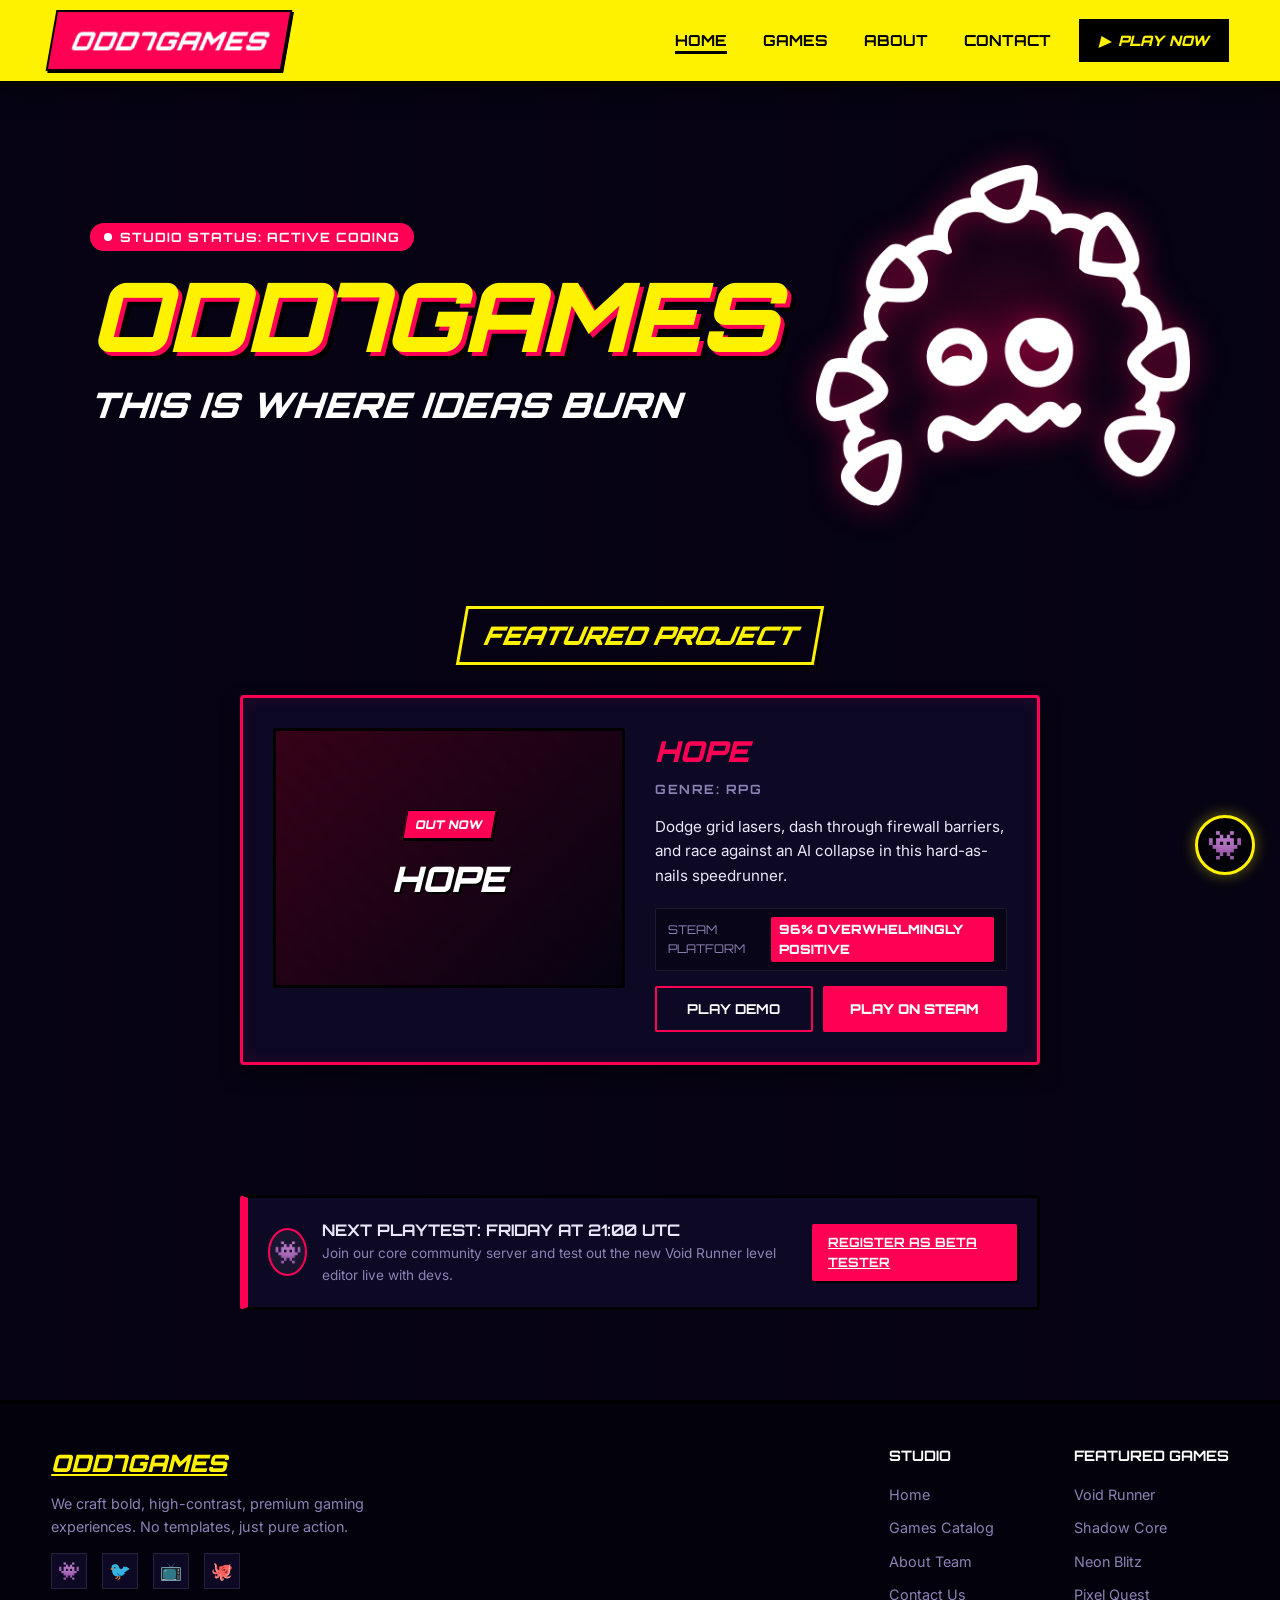
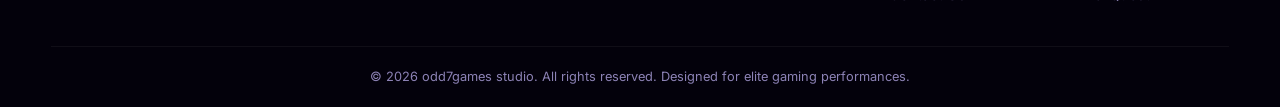
==== index.html @ 785429d0 "up" ====
<!DOCTYPE html>
<html lang="en">
<head>
  <meta charset="UTF-8">
  <meta name="viewport" content="width=device-width, initial-scale=1.0">
  <title>odd7games | Indie Game Studio</title>
  <meta name="description" content="Welcome to odd7games, a modern-retro indie game studio. We build bold, high-contrast, action-packed gaming experiences. Play our demos and meet the team.">
  <link rel="stylesheet" href="style.css">
  <link rel="icon" href="assets/logo.svg?v=2" type="image/svg+xml">
</head>
<body>

  <!-- PAGE LOADER LAYER -->
  <div class="loader-wrapper">
    <div class="loader-logo">ODD7GAMES</div>
    <div class="loader-bar-bg">
      <div class="loader-bar-fill"></div>
    </div>
  </div>

  <!-- YELLOW BRAND HEADER -->
  <header class="header-banner">
    <a href="index.html" class="logo-container" id="nav-logo">
      <div class="logo-badge">
        <span>ODD7GAMES</span>
      </div>
    </a>
    
    <button class="mobile-toggle" aria-label="Toggle Navigation">
      <span></span>
      <span></span>
      <span></span>
    </button>

    <nav>
      <ul class="nav-menu">
        <li><a href="index.html" class="nav-link active">Home</a></li>
        <li><a href="games.html" class="nav-link">Games</a></li>
        <li><a href="about.html" class="nav-link">About</a></li>
        <li><a href="contact.html" class="nav-link">Contact</a></li>
        <li><a href="games.html" class="nav-cta"><span>▶</span> PLAY NOW</a></li>
      </ul>
    </nav>
  </header>

  <!-- HERO BANNER -->
  <section class="hero">
    <div class="hero-split-layout" style="display: flex; align-items: center; justify-content: space-between; gap: 40px; max-width: 1100px; margin: 0 auto; text-align: left; width: 100%; flex-wrap: wrap;">
      
      <!-- Text contents (Left) -->
      <div style="flex: 1 1 500px; display: flex; flex-direction: column; align-items: flex-start;">
        <div class="status-badge">
          <span class="status-pulse"></span>
          <span>STUDIO STATUS: ACTIVE CODING</span>
        </div>
        <h1 class="hero-title" style="text-align: left; margin-left: 0;">ODD7GAMES</h1>
        <h2 class="hero-subtitle">THIS IS WHERE IDEAS BURN</h2>


      </div>
      
      <!-- Mascot (Right) -->
      <div class="hero-mascot-container" style="flex: 1 1 300px; display: flex; justify-content: center; align-items: center; position: relative;">
        <!-- Glowing background ring -->
        <div style="position: absolute; width: 280px; height: 280px; background: radial-gradient(circle, rgba(255, 0, 85, 0.2) 0%, transparent 70%); z-index: 1;"></div>
        <!-- Mascot image -->
        <img src="assets/g4.png" alt="odd7games mascot" class="hero-mascot-img" style="max-width: 100%; height: auto; z-index: 2; filter: drop-shadow(0 0 15px rgba(255, 0, 85, 0.5));">
      </div>
      
    </div>
  </section>

  <!-- FEATURED WORK showcase -->
  <main class="container">
    <div style="text-align: center;">
      <div class="section-label">FEATURED PROJECT</div>
    </div>
    
    <div id="featured-project-container">
      <!-- Dynamically populated from games-data.js -->
    </div>
  </main>

  <!-- DYNAMIC LIVE WIDGET -->
  <section class="container" style="padding-top: 20px; padding-bottom: 60px;">
    <div class="live-stream-container">
      <div class="live-stream-content">
        <div class="live-stream-avatar">👾</div>
        <div class="live-stream-info">
          <h5>Next Playtest: Friday at 21:00 UTC</h5>
          <p>Join our core community server and test out the new Void Runner level editor live with devs.</p>
        </div>
      </div>
      <a href="contact.html" class="btn-live">REGISTER AS BETA TESTER</a>
    </div>
  </section>

  <!-- GLOBAL FOOTER -->
  <footer class="footer">
    <div class="footer-content">
      <div class="footer-info">
        <a href="index.html" class="footer-logo">ODD7GAMES</a>
        <p style="font-size: 0.9rem; max-width: 320px;">We craft bold, high-contrast, premium gaming experiences. No templates, just pure action.</p>
        <div class="footer-socials">
          <a href="#" class="social-icon" aria-label="Discord">👾</a>
          <a href="#" class="social-icon" aria-label="Twitter">🐦</a>
          <a href="#" class="social-icon" aria-label="YouTube">📺</a>
          <a href="#" class="social-icon" aria-label="GitHub">🐙</a>
        </div>
      </div>
      <div class="footer-links">
        <div class="footer-column">
          <h4>Studio</h4>
          <ul>
            <li><a href="index.html">Home</a></li>
            <li><a href="games.html">Games Catalog</a></li>
            <li><a href="about.html">About Team</a></li>
            <li><a href="contact.html">Contact Us</a></li>
          </ul>
        </div>
        <div class="footer-column">
          <h4>Featured Games</h4>
          <ul>
            <li><a href="games.html?game=void-runner">Void Runner</a></li>
            <li><a href="games.html?game=shadow-core">Shadow Core</a></li>
            <li><a href="games.html?game=neon-blitz">Neon Blitz</a></li>
            <li><a href="games.html?game=pixel-quest">Pixel Quest</a></li>
          </ul>
        </div>
      </div>
    </div>
    <div class="footer-bottom">
      <p>&copy; 2026 odd7games studio. All rights reserved. Designed for elite gaming performances.</p>
    </div>
  </footer>

  <script src="games-data.js"></script>
  <script src="main.js"></script>
</body>
</html>
---- style.css ----
@import url('https://fonts.googleapis.com/css2?family=Inter:wght@300;400;500;600;700&family=Orbitron:wght@500;700;900&display=swap');

/* --- DESIGN SYSTEM TOKENS --- */
:root {
  /* Colors */
  --color-bg: #060313;
  --color-bg-card: #0d0824;
  --color-primary: #fff200; /* Neon Yellow */
  --color-primary-dark: #ccbf00;
  --color-secondary: #ff0055; /* Neon Pink/Red */
  --color-text: #eae6fa;
  --color-text-muted: #8c82b5;
  
  /* Neon Accents */
  --color-neon-yellow: #fff200;
  --color-neon-pink: #ff0055;
  --color-neon-green: #00ff99;
  --color-neon-purple: #a800ff;
  --color-neon-cyan: #00e5ff;
  
  /* Fonts */
  --font-display: 'Orbitron', sans-serif;
  --font-body: 'Inter', sans-serif;
  
  /* Transitions */
  --transition-fast: 0.15s ease;
  --transition-normal: 0.3s ease;
}

/* --- RESET & BASE STYLES --- */
* {
  box-sizing: border-box;
  margin: 0;
  padding: 0;
}

html {
  scroll-behavior: smooth;
  background-color: var(--color-bg);
}

body {
  background-color: var(--color-bg);
  background-image: 
    linear-gradient(rgba(6, 3, 19, 0.95), rgba(6, 3, 19, 0.95)),
    repeating-linear-gradient(90deg, transparent, transparent 60px, rgba(255, 255, 255, 0.015) 60px, rgba(255, 255, 255, 0.015) 120px);
  color: var(--color-text);
  font-family: var(--font-body);
  line-height: 1.6;
  min-height: 100vh;
  overflow-x: hidden;
}

/* Custom Scrollbar */
::-webkit-scrollbar {
  width: 12px;
}
::-webkit-scrollbar-track {
  background: var(--color-bg);
  border-left: 2px solid rgba(255, 255, 255, 0.05);
}
::-webkit-scrollbar-thumb {
  background: #19123c;
  border: 3px solid var(--color-bg);
  border-radius: 6px;
}
::-webkit-scrollbar-thumb:hover {
  background: var(--color-primary);
}

/* --- GLOBAL HEADER (YELLOW BANNER) --- */
.header-banner {
  background-color: var(--color-primary);
  color: #000;
  padding: 10px 4%;
  display: flex;
  justify-content: space-between;
  align-items: center;
  border-bottom: 4px solid #000;
  position: sticky;
  top: 0;
  z-index: 100;
  box-shadow: 0 4px 20px rgba(0, 0, 0, 0.5);
}

.logo-container {
  display: flex;
  align-items: center;
  text-decoration: none;
}

.logo-badge {
  background-color: var(--color-secondary);
  color: #fff;
  padding: 8px 18px;
  font-family: var(--font-display);
  font-weight: 900;
  font-style: italic;
  font-size: 1.6rem;
  letter-spacing: 1px;
  border: 2px solid #000;
  transform: skewX(-10deg);
  display: flex;
  align-items: center;
  gap: 12px;
  box-shadow: 2px 2px 0px #000;
  transition: var(--transition-fast);
}

.logo-badge img {
  height: 36px;
  width: 36px;
  border-radius: 4px;
  border: 1px solid #000;
}

.logo-container:hover .logo-badge {
  transform: skewX(-10deg) scale(1.03);
  background-color: #ff1a6c;
}

/* Navigation Links */
.nav-menu {
  display: flex;
  gap: 20px;
  list-style: none;
  align-items: center;
}

.nav-link {
  color: #000;
  text-decoration: none;
  font-family: var(--font-display);
  font-weight: 700;
  font-size: 0.95rem;
  text-transform: uppercase;
  padding: 4px 8px;
  position: relative;
  transition: var(--transition-fast);
}

.nav-link::after {
  content: '';
  position: absolute;
  bottom: 0;
  left: 8px;
  right: 8px;
  height: 3px;
  background-color: #000;
  transform: scaleX(0);
  transition: transform var(--transition-fast);
}

.nav-link:hover::after,
.nav-link.active::after {
  transform: scaleX(1);
}

.nav-cta {
  background-color: #000;
  color: var(--color-primary);
  border: 2px solid #000;
  font-family: var(--font-display);
  font-weight: 900;
  font-style: italic;
  text-transform: uppercase;
  font-size: 0.9rem;
  padding: 8px 18px;
  cursor: pointer;
  display: flex;
  align-items: center;
  gap: 8px;
  transition: var(--transition-fast);
  text-decoration: none;
}

.nav-cta:hover {
  background-color: #1a1a1a;
  color: #fff;
  transform: translate(-2px, -2px);
  box-shadow: 4px 4px 0px rgba(0, 0, 0, 0.15);
}

/* Mobile Menu Toggle */
.mobile-toggle {
  display: none;
  background: none;
  border: none;
  cursor: pointer;
  padding: 5px;
}

.mobile-toggle span {
  display: block;
  width: 25px;
  height: 3px;
  background-color: #000;
  margin: 5px 0;
  transition: var(--transition-normal);
}

/* --- HERO SECTION --- */
.hero {
  padding: 80px 4% 60px 4%;
  text-align: center;
  position: relative;
  display: flex;
  flex-direction: column;
  align-items: center;
}

.status-badge {
  background-color: var(--color-secondary);
  color: #fff;
  font-family: var(--font-display);
  font-weight: 700;
  font-size: 0.8rem;
  text-transform: uppercase;
  padding: 4px 14px;
  border-radius: 20px;
  display: inline-flex;
  align-items: center;
  gap: 8px;
  margin-bottom: 24px;
  letter-spacing: 1px;
}

.status-pulse {
  width: 8px;
  height: 8px;
  background-color: #fff;
  border-radius: 50px;
  animation: pulse 1.5s infinite;
}

@keyframes pulse {
  0% { transform: scale(0.9); opacity: 1; }
  50% { transform: scale(1.3); opacity: 0.4; }
  100% { transform: scale(0.9); opacity: 1; }
}

.hero-title {
  font-family: var(--font-display);
  font-size: 6rem;
  font-weight: 900;
  font-style: italic;
  text-transform: uppercase;
  line-height: 0.85;
  color: var(--color-primary);
  text-shadow: 4px 4px 0px var(--color-secondary), 8px 8px 0px #000;
  margin-bottom: 20px;
  letter-spacing: -2px;
  animation: titleslide 1s ease-out;
}

@keyframes titleslide {
  from { transform: translateY(30px); opacity: 0; }
  to { transform: translateY(0); opacity: 1; }
}

.hero-subtitle {
  font-family: var(--font-display);
  font-size: 2.2rem;
  font-weight: 900;
  font-style: italic;
  text-transform: uppercase;
  color: #fff;
  letter-spacing: 1px;
  margin-bottom: 15px;
  transform: skewX(-5deg);
}

.hero-desc {
  max-width: 600px;
  color: var(--color-text-muted);
  font-size: 1.1rem;
  margin-bottom: 40px;
}

/* --- SECTION LABELS --- */
.section-label {
  display: inline-block;
  background-color: transparent;
  color: var(--color-primary);
  font-family: var(--font-display);
  font-weight: 900;
  font-style: italic;
  font-size: 1.6rem;
  text-transform: uppercase;
  border: 3px solid var(--color-primary);
  padding: 6px 20px;
  margin: 40px auto 30px auto;
  box-shadow: 4px 4px 0px #000;
  transform: skewX(-10deg);
}

/* --- GRID LAYOUTS --- */
.container {
  max-width: 1200px;
  margin: 0 auto;
  padding: 0 4% 80px 4%;
}

.grid-cards {
  display: grid;
  grid-template-columns: repeat(auto-fit, minmax(280px, 1fr));
  gap: 30px;
  margin-top: 20px;
}

/* --- THE FIGHTER CARDS (Inspired by Debate Forge) --- */
.fighter-card {
  background-color: var(--color-bg-card);
  border: 3px solid var(--accent-color, var(--color-neon-yellow));
  padding: 24px;
  position: relative;
  display: flex;
  flex-direction: column;
  justify-content: space-between;
  border-radius: 4px;
  box-shadow: 
    0px 10px 20px rgba(0, 0, 0, 0.4),
    inset 0 0 15px rgba(var(--accent-color-rgb, 255, 242, 0), 0.1);
  transition: transform var(--transition-normal), box-shadow var(--transition-normal);
}

.fighter-card::before {
  content: '';
  position: absolute;
  top: -3px;
  right: -3px;
  bottom: -3px;
  left: -3px;
  border: 3px solid var(--accent-color, var(--color-neon-yellow));
  border-radius: 4px;
  opacity: 0;
  transition: opacity var(--transition-normal);
  pointer-events: none;
}

.fighter-card:hover {
  transform: translateY(-8px);
  box-shadow: 
    0px 15px 30px rgba(0, 0, 0, 0.6),
    0px 0px 20px var(--accent-color, var(--color-neon-yellow));
}

/* Card Header */
.card-header {
  display: flex;
  align-items: center;
  gap: 15px;
  margin-bottom: 15px;
}

.card-icon {
  width: 50px;
  height: 50px;
  background-color: rgba(255, 255, 255, 0.05);
  border: 2px solid var(--accent-color, var(--color-neon-yellow));
  border-radius: 4px;
  display: flex;
  align-items: center;
  justify-content: center;
  font-size: 1.6rem;
  color: var(--accent-color, var(--color-neon-yellow));
}

.card-title-group {
  display: flex;
  flex-direction: column;
}

.card-title {
  font-family: var(--font-display);
  font-weight: 900;
  font-style: italic;
  font-size: 1.15rem;
  text-transform: uppercase;
  color: var(--accent-color, var(--color-neon-yellow));
}

.card-subtitle {
  font-family: var(--font-display);
  font-size: 0.75rem;
  text-transform: uppercase;
  color: var(--color-text-muted);
  letter-spacing: 1px;
}

/* Card Body */
.card-body {
  color: var(--color-text);
  font-size: 0.95rem;
  margin-bottom: 20px;
  flex-grow: 1;
}

/* Card Stats */
.card-stats {
  background-color: rgba(0, 0, 0, 0.3);
  border: 1px solid rgba(255, 255, 255, 0.08);
  padding: 8px 12px;
  display: flex;
  justify-content: space-between;
  align-items: center;
  margin-bottom: 15px;
  border-radius: 2px;
}

.stat-label {
  font-family: var(--font-display);
  font-size: 0.75rem;
  color: var(--color-text-muted);
  text-transform: uppercase;
}

.stat-val {
  background-color: var(--accent-color, var(--color-neon-yellow));
  color: #000;
  font-family: var(--font-display);
  font-weight: 900;
  font-size: 0.8rem;
  padding: 2px 8px;
  border-radius: 2px;
  box-shadow: 1px 1px 0px #000;
}

/* Card Quote/Highlight */
.card-quote {
  font-style: italic;
  font-size: 0.85rem;
  color: var(--color-text-muted);
  border-left: 2px solid var(--accent-color, var(--color-neon-yellow));
  padding-left: 10px;
  margin-top: 10px;
}

/* Card Action */
.card-action {
  margin-top: 15px;
}

.btn-card {
  width: 100%;
  background-color: transparent;
  color: var(--color-text);
  border: 2px solid var(--accent-color, var(--color-neon-yellow));
  padding: 10px;
  font-family: var(--font-display);
  font-weight: 700;
  text-transform: uppercase;
  font-size: 0.85rem;
  cursor: pointer;
  transition: var(--transition-fast);
  border-radius: 2px;
}

.btn-card:hover {
  background-color: var(--accent-color, var(--color-neon-yellow));
  color: #000;
  font-weight: 900;
  box-shadow: 0 0 10px var(--accent-color, var(--color-neon-yellow));
}

/* --- COLOR CLASS ASSIGNMENTS --- */
.accent-yellow {
  --accent-color: var(--color-neon-yellow);
  --accent-color-rgb: 255, 242, 0;
}
.accent-red {
  --accent-color: var(--color-neon-pink);
  --accent-color-rgb: 255, 0, 85;
}
.accent-green {
  --accent-color: var(--color-neon-green);
  --accent-color-rgb: 0, 255, 153;
}
.accent-purple {
  --accent-color: var(--color-neon-purple);
  --accent-color-rgb: 168, 0, 255;
}
.accent-cyan {
  --accent-color: var(--color-neon-cyan);
  --accent-color-rgb: 0, 229, 255;
}

/* --- FOOTER --- */
.footer {
  background-color: #03010b;
  border-top: 4px solid #000;
  padding: 40px 4% 20px 4%;
  color: var(--color-text-muted);
}

.footer-content {
  max-width: 1200px;
  margin: 0 auto;
  display: flex;
  justify-content: space-between;
  flex-wrap: wrap;
  gap: 30px;
  margin-bottom: 30px;
}

.footer-info {
  flex: 1 1 300px;
}

.footer-logo {
  font-family: var(--font-display);
  font-weight: 900;
  font-style: italic;
  color: var(--color-primary);
  font-size: 1.5rem;
  text-transform: uppercase;
  margin-bottom: 10px;
  display: inline-block;
}

.footer-socials {
  display: flex;
  gap: 15px;
  margin-top: 15px;
}

.social-icon {
  width: 36px;
  height: 36px;
  background-color: var(--color-bg-card);
  border: 1px solid rgba(255, 255, 255, 0.1);
  display: flex;
  align-items: center;
  justify-content: center;
  color: #fff;
  text-decoration: none;
  font-size: 1.1rem;
  transition: var(--transition-fast);
}

.social-icon:hover {
  background-color: var(--color-primary);
  color: #000;
  border-color: var(--color-primary);
  transform: translateY(-3px);
}

.footer-links {
  display: flex;
  gap: 80px;
}

.footer-column h4 {
  font-family: var(--font-display);
  color: #fff;
  text-transform: uppercase;
  margin-bottom: 15px;
  font-size: 0.9rem;
}

.footer-column ul {
  list-style: none;
}

.footer-column li {
  margin-bottom: 8px;
}

.footer-column a {
  color: var(--color-text-muted);
  text-decoration: none;
  font-size: 0.9rem;
  transition: var(--transition-fast);
}

.footer-column a:hover {
  color: var(--color-primary);
  padding-left: 4px;
}

.footer-bottom {
  max-width: 1200px;
  margin: 0 auto;
  border-top: 1px solid rgba(255, 255, 255, 0.05);
  padding-top: 20px;
  text-align: center;
  font-size: 0.8rem;
}

/* --- DYNAMIC UTILITIES --- */

/* Live Stream Widget */
.live-stream-container {
  background-color: var(--color-bg-card);
  border: 3px solid #000;
  border-left: 8px solid var(--color-neon-pink);
  padding: 20px;
  max-width: 800px;
  margin: 30px auto;
  display: flex;
  align-items: center;
  justify-content: space-between;
  gap: 20px;
  position: relative;
  border-radius: 4px;
}

.live-stream-content {
  display: flex;
  align-items: center;
  gap: 15px;
}

.live-stream-avatar {
  width: 48px;
  height: 48px;
  border-radius: 50%;
  border: 2px solid var(--color-neon-pink);
  background-color: rgba(255, 255, 255, 0.05);
  display: flex;
  align-items: center;
  justify-content: center;
  font-size: 1.4rem;
}

.live-stream-info h5 {
  font-family: var(--font-display);
  font-weight: 700;
  text-transform: uppercase;
  font-size: 1rem;
}

.live-stream-info p {
  font-size: 0.85rem;
  color: var(--color-text-muted);
}

.btn-live {
  background-color: var(--color-neon-pink);
  color: #fff;
  border: none;
  font-family: var(--font-display);
  font-weight: 700;
  text-transform: uppercase;
  font-size: 0.8rem;
  padding: 8px 16px;
  cursor: pointer;
  border-radius: 2px;
  transition: var(--transition-fast);
  box-shadow: 2px 2px 0px #000;
}

.btn-live:hover {
  background-color: #ff3377;
  transform: translate(-1px, -1px);
  box-shadow: 3px 3px 0px #000;
}

/* Page Loader */
.loader-wrapper {
  position: fixed;
  top: 0;
  left: 0;
  width: 100vw;
  height: 100vh;
  background-color: var(--color-bg);
  z-index: 1000;
  display: flex;
  justify-content: center;
  align-items: center;
  flex-direction: column;
  transition: opacity 0.5s ease, visibility 0.5s ease;
}

.loader-logo {
  font-family: var(--font-display);
  font-size: 4rem;
  font-weight: 900;
  font-style: italic;
  color: var(--color-primary);
  text-shadow: 4px 4px 0 var(--color-secondary);
  letter-spacing: -2px;
  animation: glitch 1s infinite alternate;
}

.loader-bar-bg {
  width: 250px;
  height: 6px;
  background-color: rgba(255, 255, 255, 0.05);
  border: 1px solid rgba(255, 255, 255, 0.1);
  margin-top: 20px;
  border-radius: 3px;
  overflow: hidden;
  position: relative;
}

.loader-bar-fill {
  height: 100%;
  width: 0%;
  background-color: var(--color-primary);
  box-shadow: 0 0 10px var(--color-primary);
  animation: load 1.2s cubic-bezier(0.1, 0.8, 0.3, 1) forwards;
}

@keyframes load {
  0% { width: 0%; }
  100% { width: 100%; }
}

@keyframes glitch {
  0% { transform: translate(0); text-shadow: 3px 3px 0 var(--color-secondary); }
  20% { transform: translate(-2px, 2px); text-shadow: -3px -3px 0 var(--color-neon-cyan); }
  40% { transform: translate(1px, -1px); text-shadow: 3px -3px 0 var(--color-neon-green); }
  60% { transform: translate(-1px, 1px); text-shadow: -3px 3px 0 var(--color-neon-purple); }
  80% { transform: translate(2px, -2px); text-shadow: 3px 3px 0 var(--color-secondary); }
  100% { transform: translate(0); text-shadow: -3px -3px 0 var(--color-neon-cyan); }
}

/* --- RESPONSIBILITY BREAKPOINTS --- */
@media (max-width: 900px) {
  .hero-title {
    font-size: 4rem;
    text-shadow: 3px 3px 0px var(--color-secondary), 5px 5px 0px #000;
  }
  
  .hero-subtitle {
    font-size: 1.6rem;
  }
  
  .footer-content {
    flex-direction: column;
    gap: 40px;
  }
  
  .footer-links {
    flex-direction: column;
    gap: 30px;
  }
}

@media (max-width: 768px) {
  .header-banner {
    padding: 10px 20px;
  }
  
  .mobile-toggle {
    display: block;
  }
  
  .nav-menu {
    position: fixed;
    top: 59px;
    left: 0;
    width: 100%;
    height: calc(100vh - 59px);
    background-color: var(--color-primary);
    flex-direction: column;
    padding: 40px 20px;
    gap: 30px;
    transform: translateY(-120%);
    transition: transform var(--transition-normal) cubic-bezier(0.77, 0.2, 0.05, 1.0);
    border-bottom: 4px solid #000;
    box-shadow: 0 10px 20px rgba(0, 0, 0, 0.4);
  }
  
  .nav-menu.open {
    transform: translateY(0);
  }
  
  .nav-link {
    font-size: 1.4rem;
  }
  
  .nav-cta {
    background-color: #000;
    color: var(--color-primary);
    width: 100%;
    justify-content: center;
    font-size: 1.1rem;
    padding: 12px;
  }
  
  .mobile-toggle.open span:nth-child(1) {
    transform: rotate(45deg) translate(5px, 5px);
  }
  
  .mobile-toggle.open span:nth-child(2) {
    opacity: 0;
  }
  
  .mobile-toggle.open span:nth-child(3) {
    transform: rotate(-45deg) translate(6px, -6px);
  }
  
  .live-stream-container {
    flex-direction: column;
    align-items: stretch;
    text-align: center;
  }
  
  .live-stream-content {
    flex-direction: column;
  }
}

@media (max-width: 480px) {
  .hero-title {
    font-size: 3rem;
  }
}

/* --- MASCOT STYLING --- */
@keyframes bounce {
  0%, 100% { transform: translateY(0); }
  50% { transform: translateY(-12px); }
}

.hero-mascot-img {
  animation: bounce 3s infinite ease-in-out;
}

/* --- CYBERPUNK IMAGE GALLERY LIGHTBOX --- */
.gallery-modal {
  position: fixed;
  inset: 0;
  background-color: rgba(2, 1, 8, 0.9);
  backdrop-filter: blur(10px);
  -webkit-backdrop-filter: blur(10px);
  z-index: 2000;
  display: flex;
  justify-content: center;
  align-items: center;
  opacity: 0;
  visibility: hidden;
  transition: opacity 0.3s ease, visibility 0.3s ease;
}

.gallery-modal.open {
  opacity: 1;
  visibility: visible;
}

.gallery-modal-content {
  background-color: #03010b;
  border: 3px solid #000;
  border-top: 30px solid var(--accent-color, var(--color-neon-yellow));
  box-shadow: 0 0 35px rgba(var(--accent-color-rgb, 255, 242, 0), 0.25);
  border-radius: 4px;
  width: 90%;
  max-width: 800px;
  position: relative;
  display: flex;
  flex-direction: column;
  overflow: hidden;
  animation: modalSlideIn 0.3s cubic-bezier(0.16, 1, 0.3, 1);
}

@keyframes modalSlideIn {
  from {
    transform: translateY(25px) scale(0.96);
    opacity: 0;
  }
  to {
    transform: translateY(0) scale(1);
    opacity: 1;
  }
}

.gallery-modal-header {
  position: absolute;
  top: -24px;
  left: 15px;
  right: 15px;
  display: flex;
  justify-content: space-between;
  align-items: center;
  pointer-events: none;
}

.gallery-modal-title {
  font-family: var(--font-display);
  font-size: 0.75rem;
  color: #000;
  text-transform: uppercase;
  font-weight: 900;
  letter-spacing: 1px;
}

.gallery-modal-close-btn {
  position: absolute;
  top: 15px;
  right: 15px;
  background-color: #000;
  border: 2px solid var(--accent-color, var(--color-neon-yellow));
  color: var(--accent-color, var(--color-neon-yellow));
  font-size: 1.1rem;
  width: 32px;
  height: 32px;
  display: flex;
  justify-content: center;
  align-items: center;
  cursor: pointer;
  border-radius: 2px;
  font-weight: bold;
  z-index: 10;
  transition: var(--transition-fast);
}

.gallery-modal-close-btn:hover {
  background-color: var(--accent-color, var(--color-neon-yellow));
  color: #000;
  box-shadow: 0 0 10px var(--accent-color, var(--color-neon-yellow));
}

.gallery-slideshow-container {
  position: relative;
  width: 100%;
  height: 420px;
  background-color: #020108;
  display: flex;
  justify-content: center;
  align-items: center;
  overflow: hidden;
}

.gallery-slide-img {
  max-width: 90%;
  max-height: 90%;
  object-fit: contain;
  opacity: 0;
  transition: opacity 0.3s ease;
  position: absolute;
  border: 2px solid #000;
  border-radius: 2px;
}

.gallery-slide-img.active {
  opacity: 1;
}

.gallery-nav-btn {
  position: absolute;
  top: 50%;
  transform: translateY(-50%);
  background-color: rgba(0, 0, 0, 0.85);
  border: 2px solid var(--accent-color, var(--color-neon-yellow));
  color: var(--accent-color, var(--color-neon-yellow));
  font-size: 1.3rem;
  width: 44px;
  height: 44px;
  display: flex;
  justify-content: center;
  align-items: center;
  cursor: pointer;
  border-radius: 2px;
  z-index: 5;
  transition: var(--transition-fast);
}

.gallery-nav-btn:hover {
  background-color: var(--accent-color, var(--color-neon-yellow));
  color: #000;
  box-shadow: 0 0 10px var(--accent-color, var(--color-neon-yellow));
}

.gallery-nav-btn.prev {
  left: 20px;
}

.gallery-nav-btn.next {
  right: 20px;
}

.gallery-modal-footer {
  padding: 15px 25px;
  background-color: #03010b;
  border-top: 3px solid #000;
  display: flex;
  justify-content: space-between;
  align-items: center;
  font-family: var(--font-body);
}

.gallery-caption {
  color: #fff;
  font-size: 0.9rem;
  font-weight: 700;
}

.gallery-counter {
  color: var(--color-text-muted);
  font-size: 0.8rem;
  font-family: 'Courier New', Courier, monospace;
}

/* --- FOOTER DEEP LINK HIGHLIGHTING --- */
@keyframes highlightFlash {
  0% {
    box-shadow: 0 0 0 rgba(255, 242, 0, 0);
    border-color: #000;
  }
  20% {
    box-shadow: 0 0 35px var(--accent-color);
    border-color: var(--accent-color);
    transform: scale(1.02);
  }
  100% {
    box-shadow: 0 0 0 rgba(255, 242, 0, 0);
    border-color: #000;
    transform: scale(1);
  }
}

.card-highlight-flash {
  animation: highlightFlash 2s cubic-bezier(0.16, 1, 0.3, 1);
  z-index: 100;
}

/* --- FLOATING ARCADE CLICKER LAUNCHER --- */
.floating-arcade-btn {
  position: fixed;
  bottom: 25px;
  right: 25px;
  width: 60px;
  height: 60px;
  background-color: #020108;
  border: 3px solid var(--color-neon-yellow);
  color: var(--color-neon-yellow);
  font-size: 1.8rem;
  display: flex;
  justify-content: center;
  align-items: center;
  cursor: pointer;
  border-radius: 50%;
  box-shadow: 0 0 15px rgba(255, 242, 0, 0.4);
  z-index: 1000;
  transition: all 0.3s cubic-bezier(0.175, 0.885, 0.32, 1.275);
  animation: arcadePulse 2s infinite ease-in-out;
  user-select: none;
  -webkit-user-select: none;
}

@keyframes arcadePulse {
  0%, 100% {
    box-shadow: 0 0 15px rgba(255, 242, 0, 0.4);
    transform: scale(1);
  }
  50% {
    box-shadow: 0 0 25px rgba(255, 242, 0, 0.8);
    transform: scale(1.08) rotate(10deg);
  }
}

.floating-arcade-btn:hover {
  background-color: var(--color-neon-yellow);
  color: #000;
  box-shadow: 0 0 30px var(--color-neon-yellow);
  transform: scale(1.15) rotate(-10deg);
}

/* --- RETRO ARCADE CABINET MODAL --- */
.arcade-modal {
  position: fixed;
  inset: 0;
  background-color: rgba(2, 1, 8, 0.9);
  backdrop-filter: blur(10px);
  -webkit-backdrop-filter: blur(10px);
  z-index: 3000;
  display: flex;
  justify-content: center;
  align-items: center;
  opacity: 0;
  visibility: hidden;
  transition: opacity 0.3s ease, visibility 0.3s ease;
}

.arcade-modal.open {
  opacity: 1;
  visibility: visible;
}

.arcade-modal-content {
  background-color: #03010b;
  border: 4px solid #000;
  border-top: 35px solid var(--color-neon-yellow);
  box-shadow: 0 0 45px rgba(255, 242, 0, 0.3);
  border-radius: 4px;
  width: 95%;
  max-width: 680px;
  position: relative;
  display: flex;
  flex-direction: column;
  padding: 20px;
  overflow: hidden;
  animation: modalSlideIn 0.3s cubic-bezier(0.16, 1, 0.3, 1);
}

.arcade-screen {
  background-color: #020108;
  border: 3px solid #000;
  border-radius: 4px;
  width: 100%;
  height: 400px;
  position: relative;
  display: flex;
  justify-content: center;
  align-items: center;
  overflow: hidden;
}

.arcade-canvas {
  width: 100%;
  height: 100%;
  background-color: #020108;
  display: block;
}

.arcade-btn-back {
  background-color: #000;
  border: 2px solid var(--color-neon-pink);
  color: var(--color-neon-pink);
  font-family: var(--font-display);
  font-weight: 700;
  padding: 6px 14px;
  font-size: 0.8rem;
  cursor: pointer;
  border-radius: 2px;
  transition: var(--transition-fast);
  text-transform: uppercase;
}

.arcade-btn-back:hover {
  background-color: var(--color-neon-pink);
  color: #000;
  box-shadow: 0 0 10px var(--color-neon-pink);
}

/* Menu Layout */
.arcade-menu-list {
  display: flex;
  flex-direction: column;
  gap: 15px;
  width: 80%;
  max-width: 400px;
}

.arcade-menu-item {
  background-color: #03010b;
  border: 3px solid #000;
  border-left: 8px solid var(--accent-color, var(--color-neon-yellow));
  border-radius: 2px;
  padding: 15px 20px;
  display: flex;
  justify-content: space-between;
  align-items: center;
  cursor: pointer;
  transition: all 0.3s cubic-bezier(0.165, 0.84, 0.44, 1);
  text-decoration: none;
}

.arcade-menu-item:hover {
  transform: scale(1.04) translateX(5px);
  box-shadow: 0 0 15px rgba(var(--accent-color-rgb), 0.25);
  border-color: var(--accent-color);
}

.arcade-menu-item-info {
  display: flex;
  flex-direction: column;
  align-items: flex-start;
}

.arcade-menu-item-title {
  font-family: var(--font-display);
  font-weight: 900;
  font-size: 1.1rem;
  color: #fff;
  letter-spacing: 1px;
}

.arcade-menu-item-desc {
  font-size: 0.75rem;
  color: var(--color-text-muted);
  margin-top: 4px;
}

.arcade-menu-score {
  font-family: 'Courier New', Courier, monospace;
  font-size: 0.8rem;
  color: var(--accent-color);
  font-weight: bold;
}

/* Tic-Tac-Toe Styling */
.ttt-grid {
  display: grid;
  grid-template-columns: repeat(3, 1fr);
  grid-template-rows: repeat(3, 1fr);
  gap: 8px;
  width: 260px;
  height: 260px;
  background-color: #000;
}

.ttt-cell {
  background-color: #020108;
  border: 2px solid #110d29;
  display: flex;
  justify-content: center;
  align-items: center;
  font-family: var(--font-display);
  font-size: 2.8rem;
  font-weight: 900;
  cursor: pointer;
  user-select: none;
  transition: var(--transition-fast);
}

.ttt-cell:hover {
  background-color: #0c0926;
  border-color: var(--color-neon-yellow);
}

.ttt-cell.x {
  color: var(--color-neon-pink);
  text-shadow: 0 0 10px rgba(255, 0, 85, 0.6);
}

.ttt-cell.o {
  color: var(--color-neon-cyan);
  text-shadow: 0 0 10px rgba(0, 229, 255, 0.6);
}

.arcade-overlay {
  position: absolute;
  inset: 0;
  background-color: rgba(2, 1, 8, 0.85);
  display: flex;
  flex-direction: column;
  justify-content: center;
  align-items: center;
  gap: 15px;
  z-index: 10;
}

.arcade-overlay-title {
  font-family: var(--font-display);
  font-size: 2rem;
  font-weight: 900;
  color: var(--color-neon-pink);
  text-shadow: 0 0 15px rgba(255, 0, 85, 0.5);
  letter-spacing: 2px;
}

.arcade-btn-action {
  background-color: var(--color-neon-yellow);
  color: #000;
  border: 2px solid #000;
  font-family: var(--font-display);
  font-weight: 900;
  padding: 10px 20px;
  font-size: 0.9rem;
  cursor: pointer;
  border-radius: 2px;
  box-shadow: 0 0 10px rgba(255, 242, 0, 0.4);
  transition: var(--transition-fast);
  text-transform: uppercase;
}

.arcade-btn-action:hover {
  transform: scale(1.05);
  box-shadow: 0 0 20px var(--color-neon-yellow);
}
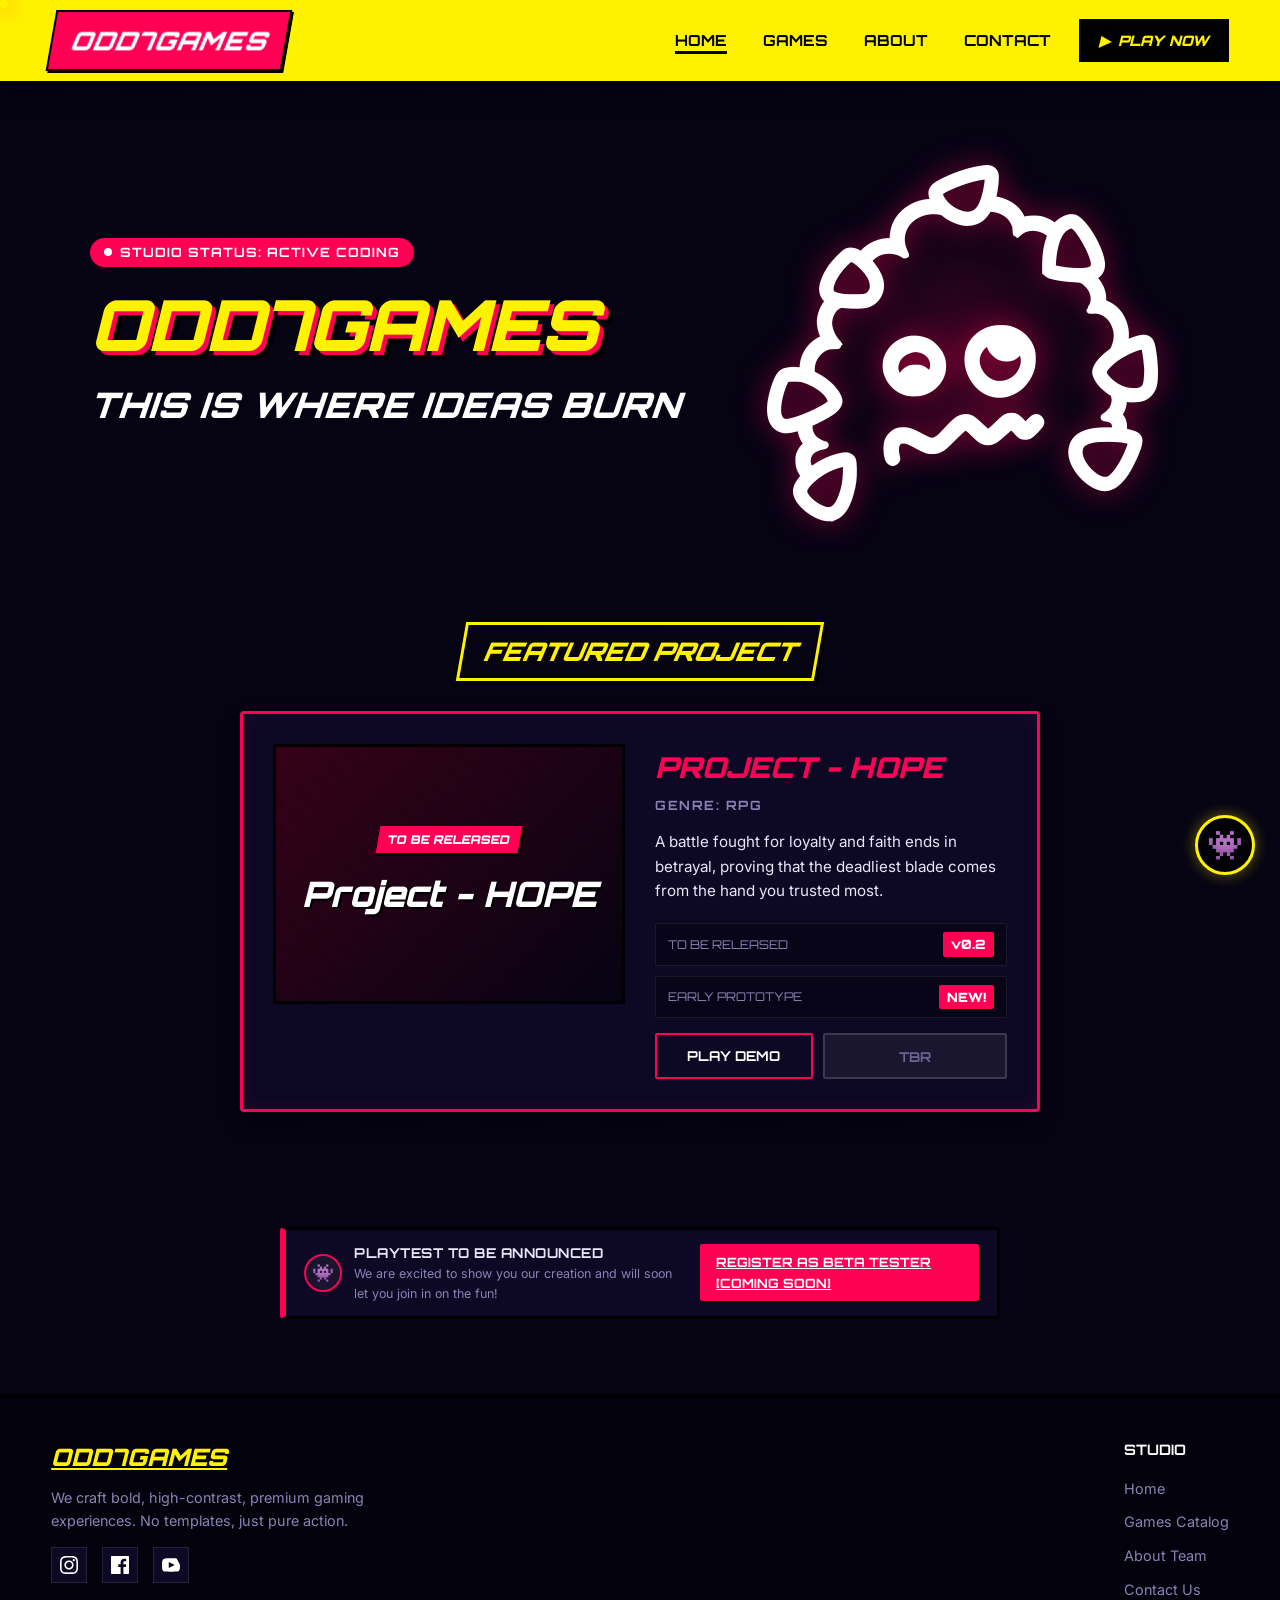
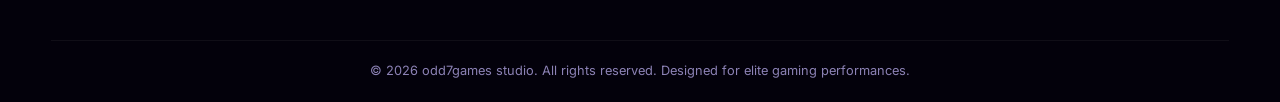
==== commit f0296923: "feat: small enhancements" ====
--- a/index.html
+++ b/index.html
@@ -1,13 +1,16 @@
 <!DOCTYPE html>
 <html lang="en">
+
 <head>
   <meta charset="UTF-8">
   <meta name="viewport" content="width=device-width, initial-scale=1.0">
   <title>odd7games | Indie Game Studio</title>
-  <meta name="description" content="Welcome to odd7games, a modern-retro indie game studio. We build bold, high-contrast, action-packed gaming experiences. Play our demos and meet the team.">
+  <meta name="description"
+    content="Welcome to odd7games, a modern-retro indie game studio. We build bold, high-contrast, action-packed gaming experiences. Play our demos and meet the team.">
   <link rel="stylesheet" href="style.css">
   <link rel="icon" href="assets/logo.svg?v=2" type="image/svg+xml">
 </head>
+
 <body>
 
   <!-- PAGE LOADER LAYER -->
@@ -25,7 +28,7 @@
         <span>ODD7GAMES</span>
       </div>
     </a>
-    
+
     <button class="mobile-toggle" aria-label="Toggle Navigation">
       <span></span>
       <span></span>
@@ -45,28 +48,33 @@
 
   <!-- HERO BANNER -->
   <section class="hero">
-    <div class="hero-split-layout" style="display: flex; align-items: center; justify-content: space-between; gap: 40px; max-width: 1100px; margin: 0 auto; text-align: left; width: 100%; flex-wrap: wrap;">
-      
+    <div class="hero-split-layout"
+      style="display: flex; align-items: center; justify-content: space-between; gap: 40px; max-width: 1100px; margin: 0 auto; text-align: left; width: 100%; flex-wrap: wrap;">
+
       <!-- Text contents (Left) -->
-      <div style="flex: 1 1 500px; display: flex; flex-direction: column; align-items: flex-start;">
+      <div style="flex: 1 1 450px; max-width: 100%; display: flex; flex-direction: column; align-items: flex-start;">
         <div class="status-badge">
           <span class="status-pulse"></span>
           <span>STUDIO STATUS: ACTIVE CODING</span>
         </div>
-        <h1 class="hero-title" style="text-align: left; margin-left: 0;">ODD7GAMES</h1>
+        <h1 class="hero-title">ODD7GAMES</h1>
         <h2 class="hero-subtitle">THIS IS WHERE IDEAS BURN</h2>
 
 
       </div>
-      
+
       <!-- Mascot (Right) -->
-      <div class="hero-mascot-container" style="flex: 1 1 300px; display: flex; justify-content: center; align-items: center; position: relative;">
+      <div class="hero-mascot-container"
+        style="flex: 1 1 300px; display: flex; justify-content: center; align-items: center; position: relative;">
         <!-- Glowing background ring -->
-        <div style="position: absolute; width: 280px; height: 280px; background: radial-gradient(circle, rgba(255, 0, 85, 0.2) 0%, transparent 70%); z-index: 1;"></div>
+        <div
+          style="position: absolute; width: 280px; height: 280px; background: radial-gradient(circle, rgba(255, 0, 85, 0.2) 0%, transparent 70%); z-index: 1;">
+        </div>
         <!-- Mascot image -->
-        <img src="assets/g4.png" alt="odd7games mascot" class="hero-mascot-img" style="max-width: 100%; height: auto; z-index: 2; filter: drop-shadow(0 0 15px rgba(255, 0, 85, 0.5));">
+        <img src="assets/g4.png" alt="odd7games mascot" class="hero-mascot-img"
+          style="max-width: 100%; height: auto; z-index: 2; filter: drop-shadow(0 0 15px rgba(255, 0, 85, 0.5));">
       </div>
-      
+
     </div>
   </section>
 
@@ -75,7 +83,7 @@
     <div style="text-align: center;">
       <div class="section-label">FEATURED PROJECT</div>
     </div>
-    
+
     <div id="featured-project-container">
       <!-- Dynamically populated from games-data.js -->
     </div>
@@ -87,11 +95,11 @@
       <div class="live-stream-content">
         <div class="live-stream-avatar">👾</div>
         <div class="live-stream-info">
-          <h5>Next Playtest: Friday at 21:00 UTC</h5>
-          <p>Join our core community server and test out the new Void Runner level editor live with devs.</p>
+          <h5>Playtest To Be Announced</h5>
+          <p>We are excited to show you our creation and will soon let you join in on the fun!</p>
         </div>
       </div>
-      <a href="contact.html" class="btn-live">REGISTER AS BETA TESTER</a>
+      <a href="contact.html" class="btn-live">REGISTER AS BETA TESTER [Coming Soon]</a>
     </div>
   </section>
 
@@ -100,12 +108,30 @@
     <div class="footer-content">
       <div class="footer-info">
         <a href="index.html" class="footer-logo">ODD7GAMES</a>
-        <p style="font-size: 0.9rem; max-width: 320px;">We craft bold, high-contrast, premium gaming experiences. No templates, just pure action.</p>
+        <p style="font-size: 0.9rem; max-width: 320px;">We craft bold, high-contrast, premium gaming experiences. No
+          templates, just pure action.</p>
         <div class="footer-socials">
-          <a href="#" class="social-icon" aria-label="Discord">👾</a>
-          <a href="#" class="social-icon" aria-label="Twitter">🐦</a>
-          <a href="#" class="social-icon" aria-label="YouTube">📺</a>
-          <a href="#" class="social-icon" aria-label="GitHub">🐙</a>
+          <a href="https://www.instagram.com/odd7games" class="social-icon" target="_blank" rel="noopener noreferrer"
+            aria-label="Instagram">
+            <svg width="18" height="18" viewBox="0 0 24 24" fill="currentColor">
+              <path
+                d="M12 2.163c3.204 0 3.584.012 4.85.07 3.252.148 4.771 1.691 4.919 4.919.058 1.265.069 1.645.069 4.849 0 3.205-.012 3.584-.069 4.849-.149 3.225-1.664 4.771-4.919 4.919-1.266.058-1.644.07-4.85.07-3.204 0-3.584-.012-4.849-.07-3.26-.149-4.771-1.699-4.919-4.92-.058-1.265-.07-1.644-.07-4.849 0-3.204.013-3.583.07-4.849.149-3.227 1.664-4.771 4.919-4.919 1.266-.057 1.645-.069 4.849-.069zm0-2.163c-3.259 0-3.667.014-4.947.072-4.358.2-6.78 2.618-6.98 6.98-.059 1.281-.073 1.689-.073 4.948 0 3.259.014 3.668.072 4.948.2 4.358 2.618 6.78 6.98 6.98 1.281.058 1.689.072 4.948.072 3.259 0 3.668-.014 4.948-.072 4.354-.2 6.782-2.618 6.979-6.98.059-1.28.073-1.689.073-4.948 0-3.259-.014-3.667-.072-4.947-.196-4.354-2.617-6.78-6.979-6.98-1.281-.059-1.69-.073-4.949-.073zm0 5.838c-3.403 0-6.162 2.759-6.162 6.162s2.759 6.163 6.162 6.163 6.162-2.759 6.162-6.163c0-3.403-2.759-6.162-6.162-6.162zm0 10.162c-2.209 0-4-1.79-4-4 0-2.209 1.791-4 4-4s4 1.791 4 4c0 2.21-1.791 4-4 4zm6.406-11.845c-.796 0-1.441.645-1.441 1.44s.645 1.44 1.441 1.44c.795 0 1.439-.645 1.439-1.44s-.644-1.44-1.439-1.44z" />
+            </svg>
+          </a>
+          <a href="https://www.facebook.com/share/1Jf2LDTQuf/" class="social-icon" target="_blank"
+            rel="noopener noreferrer" aria-label="Facebook">
+            <svg width="18" height="18" viewBox="0 0 24 24" fill="currentColor">
+              <path
+                d="M22.675 0h-21.35c-.732 0-1.325.593-1.325 1.325v21.351c0 .731.593 1.324 1.325 1.324h11.495v-9.294h-3.128v-3.622h3.128v-2.671c0-3.1 1.893-4.788 4.659-4.788 1.325 0 2.463.099 2.795.143v3.24l-1.918.001c-1.504 0-1.795.715-1.795 1.763v2.313h3.587l-.467 3.622h-3.12v9.293h6.116c.73 0 1.323-.593 1.323-1.325v-21.35c0-.732-.593-1.325-1.325-1.325z" />
+            </svg>
+          </a>
+          <a href="https://www.youtube.com/@odd7games" class="social-icon" target="_blank" rel="noopener noreferrer"
+            aria-label="YouTube">
+            <svg width="18" height="18" viewBox="0 0 24 24" fill="currentColor">
+              <path
+                d="M19.615 3.184c-3.604-.246-11.631-.245-15.23 0-3.897.266-4.356 2.62-4.385 8.816.029 6.185.484 8.549 4.385 8.816 3.6.245 11.626.246 15.23 0 3.897-.266 4.356-2.62 4.385-8.816zm-10.615 12.816v-8l8 3.993-8 4.007z" />
+            </svg>
+          </a>
         </div>
       </div>
       <div class="footer-links">
@@ -118,15 +144,6 @@
             <li><a href="contact.html">Contact Us</a></li>
           </ul>
         </div>
-        <div class="footer-column">
-          <h4>Featured Games</h4>
-          <ul>
-            <li><a href="games.html?game=void-runner">Void Runner</a></li>
-            <li><a href="games.html?game=shadow-core">Shadow Core</a></li>
-            <li><a href="games.html?game=neon-blitz">Neon Blitz</a></li>
-            <li><a href="games.html?game=pixel-quest">Pixel Quest</a></li>
-          </ul>
-        </div>
       </div>
     </div>
     <div class="footer-bottom">
@@ -137,4 +154,5 @@
   <script src="games-data.js"></script>
   <script src="main.js"></script>
 </body>
-</html>
+
+</html>
--- a/style.css
+++ b/style.css
@@ -17,6 +17,7 @@
   --color-neon-green: #00ff99;
   --color-neon-purple: #a800ff;
   --color-neon-cyan: #00e5ff;
+  --color-neon-orange: #ff7700;
   
   /* Fonts */
   --font-display: 'Orbitron', sans-serif;
@@ -188,6 +189,8 @@
   border: none;
   cursor: pointer;
   padding: 5px;
+  margin-left: auto;
+  z-index: 102;
 }
 
 .mobile-toggle span {
@@ -241,16 +244,19 @@
 
 .hero-title {
   font-family: var(--font-display);
-  font-size: 6rem;
+  font-size: clamp(2.2rem, 5.5vw, 4.5rem);
   font-weight: 900;
   font-style: italic;
   text-transform: uppercase;
-  line-height: 0.85;
+  line-height: 0.95;
   color: var(--color-primary);
-  text-shadow: 4px 4px 0px var(--color-secondary), 8px 8px 0px #000;
+  text-shadow: 4px 4px 0px var(--hero-accent-color, var(--color-secondary)), 8px 8px 0px #000;
   margin-bottom: 20px;
-  letter-spacing: -2px;
+  letter-spacing: -1px;
   animation: titleslide 1s ease-out;
+  word-break: normal;
+  overflow-wrap: normal;
+  max-width: 100%;
 }
 
 @keyframes titleslide {
@@ -260,7 +266,7 @@
 
 .hero-subtitle {
   font-family: var(--font-display);
-  font-size: 2.2rem;
+  font-size: clamp(1.1rem, 4vw, 2.2rem);
   font-weight: 900;
   font-style: italic;
   text-transform: uppercase;
@@ -268,6 +274,9 @@
   letter-spacing: 1px;
   margin-bottom: 15px;
   transform: skewX(-5deg);
+  word-break: break-word;
+  overflow-wrap: break-word;
+  max-width: 100%;
 }
 
 .hero-desc {
@@ -364,6 +373,16 @@
   justify-content: center;
   font-size: 1.6rem;
   color: var(--accent-color, var(--color-neon-yellow));
+  overflow: hidden;
+  flex-shrink: 0;
+}
+
+.card-icon img,
+.card-icon-img {
+  width: 100%;
+  height: 100%;
+  object-fit: cover;
+  display: block;
 }
 
 .card-title-group {
@@ -463,6 +482,72 @@
   box-shadow: 0 0 10px var(--accent-color, var(--color-neon-yellow));
 }
 
+.btn-card.btn-no-link:hover {
+  background-color: rgba(255, 255, 255, 0.08) !important;
+  color: var(--color-text-muted) !important;
+  box-shadow: none !important;
+  transform: none !important;
+}
+
+/* --- HORIZONTAL SCROLL GALLERY FOR CARDS --- */
+.card-gallery-scroll {
+  display: flex;
+  gap: 12px;
+  overflow-x: auto;
+  padding: 8px 2px 12px 2px;
+  margin-top: 15px;
+  margin-bottom: 15px;
+  scrollbar-width: thin;
+  scrollbar-color: var(--accent-color, var(--color-primary)) rgba(0, 0, 0, 0.3);
+  -webkit-overflow-scrolling: touch;
+}
+
+.card-gallery-scroll::-webkit-scrollbar {
+  height: 6px;
+}
+
+.card-gallery-scroll::-webkit-scrollbar-track {
+  background: rgba(255, 255, 255, 0.05);
+  border-radius: 3px;
+}
+
+.card-gallery-scroll::-webkit-scrollbar-thumb {
+  background: var(--accent-color, var(--color-primary));
+  border-radius: 3px;
+}
+
+.gallery-scroll-item {
+  flex: 0 0 320px;
+  height: 190px;
+  border-radius: 6px;
+  border: 2px solid rgba(255, 255, 255, 0.18);
+  overflow: hidden;
+  position: relative;
+  cursor: pointer;
+  background-color: #000;
+  transition: transform 0.2s ease, border-color 0.2s ease, box-shadow 0.2s ease;
+}
+
+@media (max-width: 768px) {
+  .gallery-scroll-item {
+    flex: 0 0 240px;
+    height: 145px;
+  }
+}
+
+.gallery-scroll-item:hover {
+  transform: translateY(-3px) scale(1.03);
+  border-color: var(--accent-color, var(--color-primary));
+  box-shadow: 0 0 16px rgba(var(--accent-color-rgb, 255, 242, 0), 0.5);
+}
+
+.gallery-scroll-item img {
+  width: 100%;
+  height: 100%;
+  object-fit: cover;
+  display: block;
+}
+
 /* --- COLOR CLASS ASSIGNMENTS --- */
 .accent-yellow {
   --accent-color: var(--color-neon-yellow);
@@ -483,6 +568,10 @@
 .accent-cyan {
   --accent-color: var(--color-neon-cyan);
   --accent-color-rgb: 0, 229, 255;
+}
+.accent-orange {
+  --accent-color: var(--color-neon-orange);
+  --accent-color-rgb: 255, 119, 0;
 }
 
 /* --- FOOTER --- */
@@ -593,14 +682,14 @@
 .live-stream-container {
   background-color: var(--color-bg-card);
   border: 3px solid #000;
-  border-left: 8px solid var(--color-neon-pink);
-  padding: 20px;
-  max-width: 800px;
-  margin: 30px auto;
+  border-left: 6px solid var(--color-neon-pink);
+  padding: 12px 18px;
+  max-width: 720px;
+  margin: 15px auto;
   display: flex;
   align-items: center;
   justify-content: space-between;
-  gap: 20px;
+  gap: 15px;
   position: relative;
   border-radius: 4px;
 }
@@ -608,30 +697,32 @@
 .live-stream-content {
   display: flex;
   align-items: center;
-  gap: 15px;
+  gap: 12px;
 }
 
 .live-stream-avatar {
-  width: 48px;
-  height: 48px;
+  width: 38px;
+  height: 38px;
   border-radius: 50%;
   border: 2px solid var(--color-neon-pink);
   background-color: rgba(255, 255, 255, 0.05);
   display: flex;
   align-items: center;
   justify-content: center;
-  font-size: 1.4rem;
+  font-size: 1.1rem;
+  flex-shrink: 0;
 }
 
 .live-stream-info h5 {
   font-family: var(--font-display);
   font-weight: 700;
   text-transform: uppercase;
-  font-size: 1rem;
+  font-size: 0.85rem;
+  letter-spacing: 0.5px;
 }
 
 .live-stream-info p {
-  font-size: 0.85rem;
+  font-size: 0.78rem;
   color: var(--color-text-muted);
 }
 
@@ -674,13 +765,18 @@
 
 .loader-logo {
   font-family: var(--font-display);
-  font-size: 4rem;
+  font-size: clamp(2rem, 8vw, 4rem);
   font-weight: 900;
   font-style: italic;
   color: var(--color-primary);
   text-shadow: 4px 4px 0 var(--color-secondary);
-  letter-spacing: -2px;
+  letter-spacing: -1px;
   animation: glitch 1s infinite alternate;
+  text-align: center;
+  max-width: 90vw;
+  word-break: normal;
+  overflow-wrap: normal;
+  white-space: nowrap;
 }
 
 .loader-bar-bg {
@@ -719,12 +815,12 @@
 /* --- RESPONSIBILITY BREAKPOINTS --- */
 @media (max-width: 900px) {
   .hero-title {
-    font-size: 4rem;
-    text-shadow: 3px 3px 0px var(--color-secondary), 5px 5px 0px #000;
+    font-size: clamp(2rem, 6vw, 3.6rem) !important;
+    text-shadow: 3px 3px 0px var(--hero-accent-color, var(--color-secondary)), 6px 6px 0px #000 !important;
   }
   
   .hero-subtitle {
-    font-size: 1.6rem;
+    font-size: clamp(1.1rem, 3.5vw, 1.5rem) !important;
   }
   
   .footer-content {
@@ -740,9 +836,19 @@
 
 @media (max-width: 768px) {
   .header-banner {
-    padding: 10px 20px;
-  }
-  
+    padding: 10px 15px;
+  }
+  
+  .logo-badge {
+    font-size: 1.3rem;
+    padding: 6px 12px;
+  }
+  
+  .logo-badge img {
+    height: 30px;
+    width: 30px;
+  }
+
   .mobile-toggle {
     display: block;
   }
@@ -801,11 +907,121 @@
   .live-stream-content {
     flex-direction: column;
   }
+
+  .container {
+    padding-left: 15px;
+    padding-right: 15px;
+  }
+
+  .hero-split-layout {
+    flex-direction: row !important;
+    flex-wrap: nowrap !important;
+    align-items: center !important;
+    justify-content: space-between !important;
+    gap: 10px !important;
+    text-align: left !important;
+  }
+
+  .hero-split-layout > div:first-child {
+    flex: 1 1 auto !important;
+    min-width: 0 !important;
+    align-items: flex-start !important;
+    text-align: left !important;
+  }
+
+  .hero-split-layout .hero-title {
+    text-align: left !important;
+    margin-left: 0 !important;
+  }
+
+  .hero-mascot-container {
+    flex: 0 0 auto !important;
+    width: 170px !important;
+    max-width: 44vw !important;
+    margin: 0 !important;
+  }
+
+  .hero-mascot-container div {
+    width: 160px !important;
+    height: 160px !important;
+  }
+
+  .hero-mascot-img {
+    max-width: 150px !important;
+    height: auto !important;
+  }
 }
 
 @media (max-width: 480px) {
+  .loader-logo {
+    font-size: clamp(1.6rem, 7.5vw, 2.2rem) !important;
+    text-shadow: 2px 2px 0 var(--color-secondary);
+    letter-spacing: 0px;
+  }
+
+  .loader-bar-bg {
+    width: 180px;
+  }
+
   .hero-title {
-    font-size: 3rem;
+    font-size: clamp(1.3rem, 6vw, 2rem) !important;
+    text-shadow: 1.5px 1.5px 0px var(--hero-accent-color, var(--color-secondary)), 3px 3px 0px #000 !important;
+    letter-spacing: -0.5px;
+    line-height: 1.05;
+  }
+
+  .hero-subtitle {
+    font-size: 0.75rem !important;
+    letter-spacing: 0px;
+  }
+
+  .hero-mascot-container {
+    width: 140px !important;
+    max-width: 42vw !important;
+  }
+
+  .hero-mascot-container div {
+    width: 135px !important;
+    height: 135px !important;
+  }
+
+  .hero-mascot-img {
+    max-width: 125px !important;
+  }
+
+  .logo-badge {
+    font-size: 1.1rem;
+    padding: 5px 10px;
+    letter-spacing: 0.5px;
+  }
+
+  .logo-badge img {
+    height: 24px;
+    width: 24px;
+  }
+
+  .status-badge {
+    font-size: 0.65rem;
+    padding: 3px 8px;
+    margin-bottom: 12px;
+  }
+
+  .section-label {
+    font-size: 1.1rem;
+    padding: 5px 12px;
+    letter-spacing: 0px;
+  }
+
+  .fighter-card {
+    padding: 18px;
+  }
+
+  .arcade-modal-content {
+    padding: 12px;
+  }
+
+  .arcade-screen {
+    height: 320px;
   }
 }
 
@@ -844,10 +1060,11 @@
   background-color: #03010b;
   border: 3px solid #000;
   border-top: 30px solid var(--accent-color, var(--color-neon-yellow));
-  box-shadow: 0 0 35px rgba(var(--accent-color-rgb, 255, 242, 0), 0.25);
+  box-shadow: 0 0 45px rgba(var(--accent-color-rgb, 255, 242, 0), 0.35);
   border-radius: 4px;
-  width: 90%;
-  max-width: 800px;
+  width: 95vw;
+  max-width: 1200px;
+  max-height: 92vh;
   position: relative;
   display: flex;
   flex-direction: column;
@@ -915,7 +1132,7 @@
 .gallery-slideshow-container {
   position: relative;
   width: 100%;
-  height: 420px;
+  height: clamp(380px, 68vh, 720px);
   background-color: #020108;
   display: flex;
   justify-content: center;
@@ -924,8 +1141,8 @@
 }
 
 .gallery-slide-img {
-  max-width: 90%;
-  max-height: 90%;
+  max-width: 96%;
+  max-height: 96%;
   object-fit: contain;
   opacity: 0;
   transition: opacity 0.3s ease;
@@ -1271,3 +1488,73 @@
   transform: scale(1.05);
   box-shadow: 0 0 20px var(--color-neon-yellow);
 }
+
+/* --- RETRO CYBER SMOOTH CUSTOM CURSOR --- */
+@media (pointer: fine) {
+  html, body, *, *::before, *::after {
+    cursor: none !important;
+  }
+
+  .custom-cursor-dot {
+    position: fixed;
+    top: 0;
+    left: 0;
+    width: 8px;
+    height: 8px;
+    background-color: var(--color-neon-yellow);
+    border-radius: 50%;
+    pointer-events: none;
+    z-index: 10000;
+    box-shadow: 0 0 10px var(--color-neon-yellow), 0 0 20px var(--color-neon-pink);
+    transition: background-color 0.2s ease, transform 0.15s ease, opacity 0.3s ease;
+    will-change: transform;
+  }
+
+  .custom-cursor-ring {
+    position: fixed;
+    top: 0;
+    left: 0;
+    width: 32px;
+    height: 32px;
+    border: 2px solid var(--color-neon-pink);
+    border-radius: 50%;
+    pointer-events: none;
+    z-index: 9999;
+    box-shadow: 0 0 14px rgba(255, 0, 85, 0.45);
+    transition: width 0.25s cubic-bezier(0.175, 0.885, 0.32, 1.275), 
+                height 0.25s cubic-bezier(0.175, 0.885, 0.32, 1.275), 
+                border-color 0.25s ease, 
+                background-color 0.25s ease,
+                box-shadow 0.25s ease,
+                opacity 0.3s ease;
+    will-change: transform;
+  }
+
+  /* Interactive Hover State */
+  body.cursor-hover .custom-cursor-ring {
+    width: 48px;
+    height: 48px;
+    border-color: var(--color-neon-cyan);
+    background-color: rgba(0, 229, 255, 0.08);
+    box-shadow: 0 0 22px rgba(0, 229, 255, 0.6);
+  }
+
+  body.cursor-hover .custom-cursor-dot {
+    background-color: var(--color-neon-cyan);
+    box-shadow: 0 0 12px var(--color-neon-cyan);
+  }
+
+  /* Click / Active State */
+  body.cursor-active .custom-cursor-ring {
+    width: 24px;
+    height: 24px;
+    border-color: var(--color-neon-yellow);
+    background-color: rgba(255, 242, 0, 0.15);
+    box-shadow: 0 0 25px var(--color-neon-yellow);
+  }
+
+  body.cursor-active .custom-cursor-dot {
+    background-color: var(--color-neon-yellow);
+    box-shadow: 0 0 15px var(--color-neon-yellow);
+  }
+}
